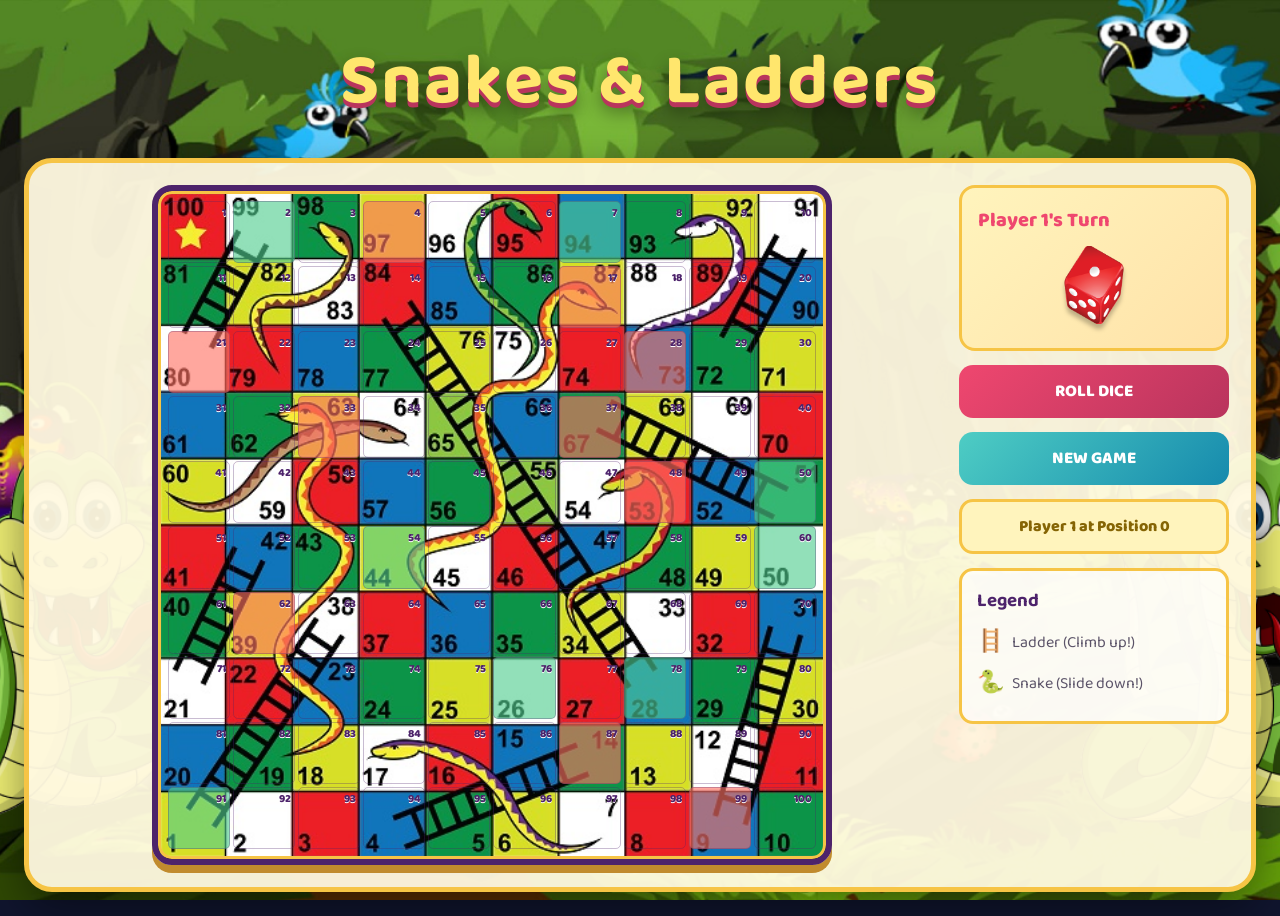
==== index.html @ 5f4bb3e3 "Create colorful shareable web game Co-authored-by: Copilot <223556219+Copilot@users.noreply.github.c" ====
<!DOCTYPE html>
<html lang="en">
<head>
    <meta charset="UTF-8">
    <meta name="viewport" content="width=device-width, initial-scale=1.0">
    <title>Snakes & Ladders</title>
    <link rel="stylesheet" href="static/style.css">
</head>
<body>
    <main class="container">
        <h1>Snakes &amp; Ladders</h1>
        <div class="game-wrapper">
            <section class="board-container"><div id="board" class="board" aria-label="Snakes and ladders board"></div></section>
            <aside class="controls">
                <div class="game-info">
                    <div id="current-player" class="current-player">Player 1's Turn</div>
                    <div id="dice-result" class="dice-result"><img id="dice-image" src="static/assets/dice1.png" alt="Dice"></div>
                </div>
                <button id="roll-btn" class="btn btn-roll">Roll Dice</button>
                <button id="reset-btn" class="btn btn-reset">New Game</button>
                <div id="game-status" class="game-status"></div>
                <div class="legend"><h3>Legend</h3><div class="legend-item"><span class="ladder-icon">🪜</span> Ladder (Climb up!)</div><div class="legend-item"><span class="snake-icon">🐍</span> Snake (Slide down!)</div></div>
            </aside>
        </div>
    </main>
    <script src="static/game.js"></script>
</body>
</html>
---- static/style.css ----
@import url('https://fonts.googleapis.com/css2?family=Baloo+2:wght@600;700;800&display=swap');

* { box-sizing: border-box; margin: 0; padding: 0; }

body {
    min-height: 100vh;
    padding: 24px;
    color: #241542;
    font-family: 'Baloo 2', 'Trebuchet MS', sans-serif;
    background: #10152e url('assets/playbg.jpg') center / cover fixed;
}

.container { width: 100%; max-width: 1280px; margin: auto; }

h1 {
    margin-bottom: 18px;
    color: #ffe66d;
    font-size: clamp(2.4em, 6vw, 4.5em);
    letter-spacing: 2px;
    text-align: center;
    text-shadow: 0 5px 0 #b9345d, 0 9px 18px rgba(0,0,0,.45);
}

.game-wrapper {
    display: flex;
    gap: 26px;
    padding: 22px;
    background: rgba(255,249,225,.95);
    border: 5px solid #f6c445;
    border-radius: 28px;
    box-shadow: 0 18px 45px rgba(0,0,0,.42);
}

.board-container { display: flex; flex: 1 1 680px; align-items: center; justify-content: center; }

.board {
    display: grid;
    grid-template-columns: repeat(10, 1fr);
    width: min(72vw, 680px);
    aspect-ratio: 1;
    gap: 3px;
    padding: 10px;
    background: url('assets/Snakes-and-Ladders-Bigger.jpg') center / cover;
    border: 6px solid #4d236b;
    border-radius: 20px;
    box-shadow: inset 0 0 0 3px #f6c445, 0 8px 0 #c18b2d;
}

.square {
    position: relative;
    display: flex;
    min-width: 0;
    align-items: center;
    justify-content: center;
    min-height: 0;
    border: 1px solid rgba(77,35,107,.3);
    border-radius: 5px;
    font-size: clamp(9px, 1.4vw, 15px);
    font-weight: 800;
    text-shadow: 0 1px white;
    transition: transform .2s ease;
}

.square:hover { z-index: 2; transform: scale(1.12); }
.square.ladder { background: rgba(79,205,143,.62); }
.square.snake { background: rgba(255,113,99,.62); }
.square-number { position: absolute; top: 2px; right: 3px; color: #4d236b; font-size: .75em; }
.square-content { display: flex; flex-wrap: wrap; justify-content: center; gap: 3px; }

.player-marker {
    display: flex;
    width: clamp(18px, 3vw, 32px);
    height: clamp(18px, 3vw, 32px);
    align-items: center;
    justify-content: center;
    border: 3px solid white;
    border-radius: 50%;
    color: white;
    font-size: clamp(9px, 1.4vw, 14px);
    font-weight: 800;
    box-shadow: 0 3px 4px rgba(0,0,0,.35);
}

.controls { display: flex; flex: 0 0 270px; flex-direction: column; gap: 14px; }
.game-info { padding: 16px; background: linear-gradient(135deg,#fff4bd,#ffe2a8); border: 3px solid #f6c445; border-radius: 16px; }
.current-player { margin-bottom: 10px; color: #4d236b; font-size: 20px; font-weight: 800; }
.dice-result { min-height: 86px; color: #4d236b; font-size: 32px; font-weight: 800; text-align: center; }
.dice-result img { display: block; width: 78px; height: 78px; margin: auto; object-fit: contain; filter: drop-shadow(0 5px 2px rgba(0,0,0,.25)); }
.btn { padding: 13px 20px; border: 0; border-radius: 14px; color: white; cursor: pointer; font-family: inherit; font-size: 17px; font-weight: 800; text-transform: uppercase; transition: transform .2s ease, box-shadow .2s ease; }
.btn:hover:not(:disabled) { transform: translateY(-3px); box-shadow: 0 7px 15px rgba(0,0,0,.22); }
.btn-roll { background: linear-gradient(135deg,#ef476f,#b9345d); }
.btn-reset { background: linear-gradient(135deg,#4ecdc4,#168aad); }
.btn:disabled { cursor: not-allowed; opacity: .5; }
.game-status { display: flex; min-height: 52px; align-items: center; justify-content: center; padding: 12px; background: #fff4bd; border: 3px solid #f6c445; border-radius: 14px; color: #856404; font-weight: 800; text-align: center; }
.game-status.winner { background: #c8f7cf; border-color: #28a745; color: #176b3a; font-size: 18px; }
.legend { padding: 15px; background: rgba(255,255,255,.7); border: 3px solid #f6c445; border-radius: 14px; }
.legend h3 { margin-bottom: 8px; color: #4d236b; }
.legend-item { display: flex; align-items: center; gap: 8px; margin-bottom: 5px; color: #5b5368; }
.ladder-icon, .snake-icon { font-size: 22px; }

@media (max-width: 820px) {
    body { padding: 12px; }
    .game-wrapper { flex-direction: column; padding: 14px; }
    .board { width: min(92vw, 620px); }
    .controls { flex-basis: auto; }
}
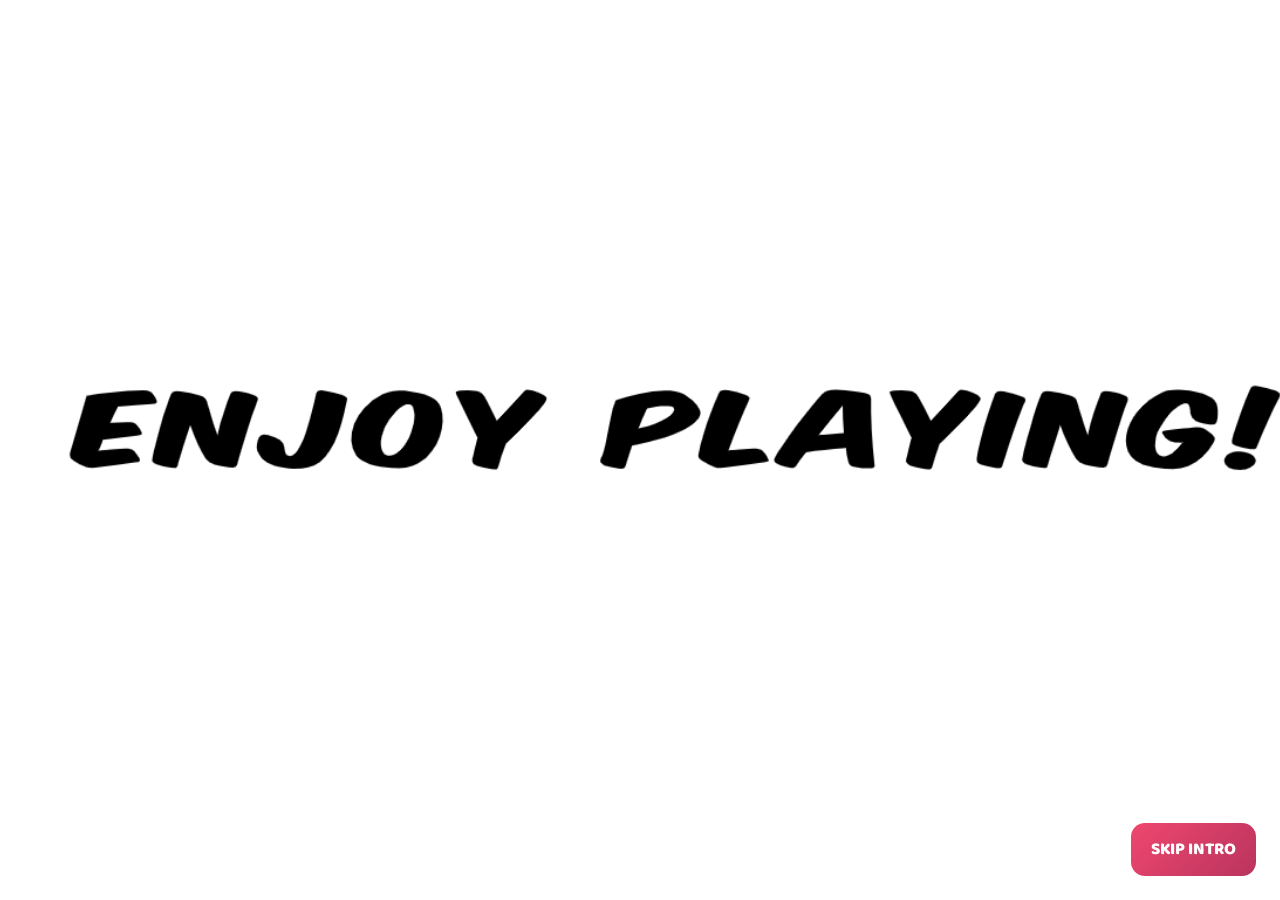
==== commit 4ec7585e: "Bring original game features to web app Co-authored-by: Copilot <223556219+Copilot@users.noreply.git" ====
--- a/index.html
+++ b/index.html
@@ -3,26 +3,18 @@
 <head>
     <meta charset="UTF-8">
     <meta name="viewport" content="width=device-width, initial-scale=1.0">
-    <title>Snakes & Ladders</title>
+    <title>Snakes &amp; Ladders</title>
     <link rel="stylesheet" href="static/style.css">
 </head>
 <body>
-    <main class="container">
-        <h1>Snakes &amp; Ladders</h1>
-        <div class="game-wrapper">
-            <section class="board-container"><div id="board" class="board" aria-label="Snakes and ladders board"></div></section>
-            <aside class="controls">
-                <div class="game-info">
-                    <div id="current-player" class="current-player">Player 1's Turn</div>
-                    <div id="dice-result" class="dice-result"><img id="dice-image" src="static/assets/dice1.png" alt="Dice"></div>
-                </div>
-                <button id="roll-btn" class="btn btn-roll">Roll Dice</button>
-                <button id="reset-btn" class="btn btn-reset">New Game</button>
-                <div id="game-status" class="game-status"></div>
-                <div class="legend"><h3>Legend</h3><div class="legend-item"><span class="ladder-icon">🪜</span> Ladder (Climb up!)</div><div class="legend-item"><span class="snake-icon">🐍</span> Snake (Slide down!)</div></div>
-            </aside>
-        </div>
+    <div id="intro-screen" class="screen intro-screen"><img src="static/assets/intropic.png" alt="Snakes and Ladders"><button id="skip-intro" class="btn btn-roll">Skip intro</button></div>
+    <main id="app" class="container hidden">
+        <section id="menu-screen" class="screen menu-screen"><h1>Snakes &amp; Ladders</h1><div class="menu-buttons"><button id="play-menu" class="btn btn-roll">Play</button><button id="credits-menu" class="btn btn-purple">Credits</button><button id="mute-menu" class="btn btn-purple">Mute Music</button><button id="quit-menu" class="btn btn-reset">Quit</button></div></section>
+        <section id="options-screen" class="screen menu-screen hidden"><h2>Choose Players</h2><p class="menu-subtitle">Play alone against the Computer or invite friends.</p><div class="menu-buttons"><button class="btn btn-roll player-choice" data-players="2" data-computer="true">Single Player</button><button class="btn btn-roll player-choice" data-players="2">2 Players</button><button class="btn btn-roll player-choice" data-players="3">3 Players</button><button class="btn btn-roll player-choice" data-players="4">4 Players</button><button id="options-back" class="btn btn-reset">Back</button></div></section>
+        <section id="credits-screen" class="screen credits-screen hidden"><img src="static/assets/credits_custom.png" alt="Credits"><button id="credits-back" class="btn btn-reset">Back</button></section>
+        <section id="game-screen" class="hidden"><div class="game-header"><button id="game-back" class="btn btn-reset">Menu</button><h1>Snakes &amp; Ladders</h1><button id="music-toggle" class="btn btn-purple">Mute Music</button></div><div class="game-wrapper"><div class="board-container"><div id="board" class="board" aria-label="Snakes and ladders board"></div></div><div class="controls"><div class="game-info"><div id="current-player" class="current-player"></div><div id="dice-result" class="dice-result"><img id="dice-image" src="static/assets/dice1.png" alt="Dice"></div></div><button id="roll-btn" class="btn btn-roll">Roll Dice</button><button id="reset-btn" class="btn btn-reset">New Game</button><div id="game-status" class="game-status"></div><div id="player-list" class="player-list"></div><div class="legend"><h3>Legend</h3><div class="legend-item">🪜 Ladder (Climb up!)</div><div class="legend-item">🐍 Snake (Slide down!)</div></div></div></div></section>
     </main>
+    <audio id="music" src="static/assets/music.wav" loop preload="auto"></audio><audio id="ladder-sound" src="static/assets/ladder.wav" preload="auto"></audio><audio id="snake-sound" src="static/assets/snake.wav" preload="auto"></audio><audio id="win-sound" src="static/assets/Win.wav" preload="auto"></audio><audio id="lose-sound" src="static/assets/lose.wav" preload="auto"></audio>
     <script src="static/game.js"></script>
 </body>
 </html>
--- a/static/style.css
+++ b/static/style.css
@@ -11,6 +11,27 @@
 }
 
 .container { width: 100%; max-width: 1280px; margin: auto; }
+.hidden { display: none !important; }
+.screen { min-height: 100vh; }
+.intro-screen { position: fixed; inset: 0; z-index: 20; display: grid; place-items: center; background: #10152e; }
+.intro-screen img { width: 100%; height: 100%; object-fit: cover; }
+.intro-screen .btn { position: absolute; right: 24px; bottom: 24px; }
+.menu-screen { display: flex; flex-direction: column; align-items: center; justify-content: center; min-height: 80vh; padding: 32px; background: linear-gradient(rgba(20,10,60,.35),rgba(20,10,60,.6)), url('assets/menu.jpg') center / cover; border: 5px solid #f6c445; border-radius: 28px; box-shadow: 0 18px 45px rgba(0,0,0,.42); }
+.menu-screen h1 { font-size: clamp(3em, 8vw, 6em); }
+.menu-screen h2 { color: #ffe66d; font-size: clamp(2em, 5vw, 4em); text-shadow: 0 4px #b9345d; }
+.menu-subtitle { margin: 8px 0 22px; color: white; font-size: 1.25em; }
+.menu-buttons { display: flex; width: min(320px, 90%); flex-direction: column; gap: 14px; }
+.btn-purple { background: linear-gradient(135deg,#673ab7,#4d236b); }
+.credits-screen { display: flex; flex-direction: column; align-items: center; justify-content: center; gap: 18px; padding: 20px; background: #10152e; }
+.credits-screen img { max-width: 100%; max-height: 82vh; object-fit: contain; border: 5px solid #f6c445; border-radius: 16px; }
+.game-header { display: flex; align-items: center; justify-content: space-between; gap: 15px; margin-bottom: 12px; }
+.game-header h1 { margin: 0; font-size: clamp(2em, 5vw, 3.8em); }
+.game-header .btn { flex: 0 0 auto; }
+.player-list { display: flex; flex-direction: column; gap: 5px; padding: 10px 12px; background: rgba(255,255,255,.72); border-radius: 14px; }
+.player-row { display: flex; align-items: center; gap: 8px; color: #5b5368; }
+.player-row span { width: 13px; height: 13px; border-radius: 50%; }
+.player-row strong { margin-left: auto; color: #4d236b; }
+.player-row.active { color: #4d236b; font-weight: 800; }
 
 h1 {
     margin-bottom: 18px;
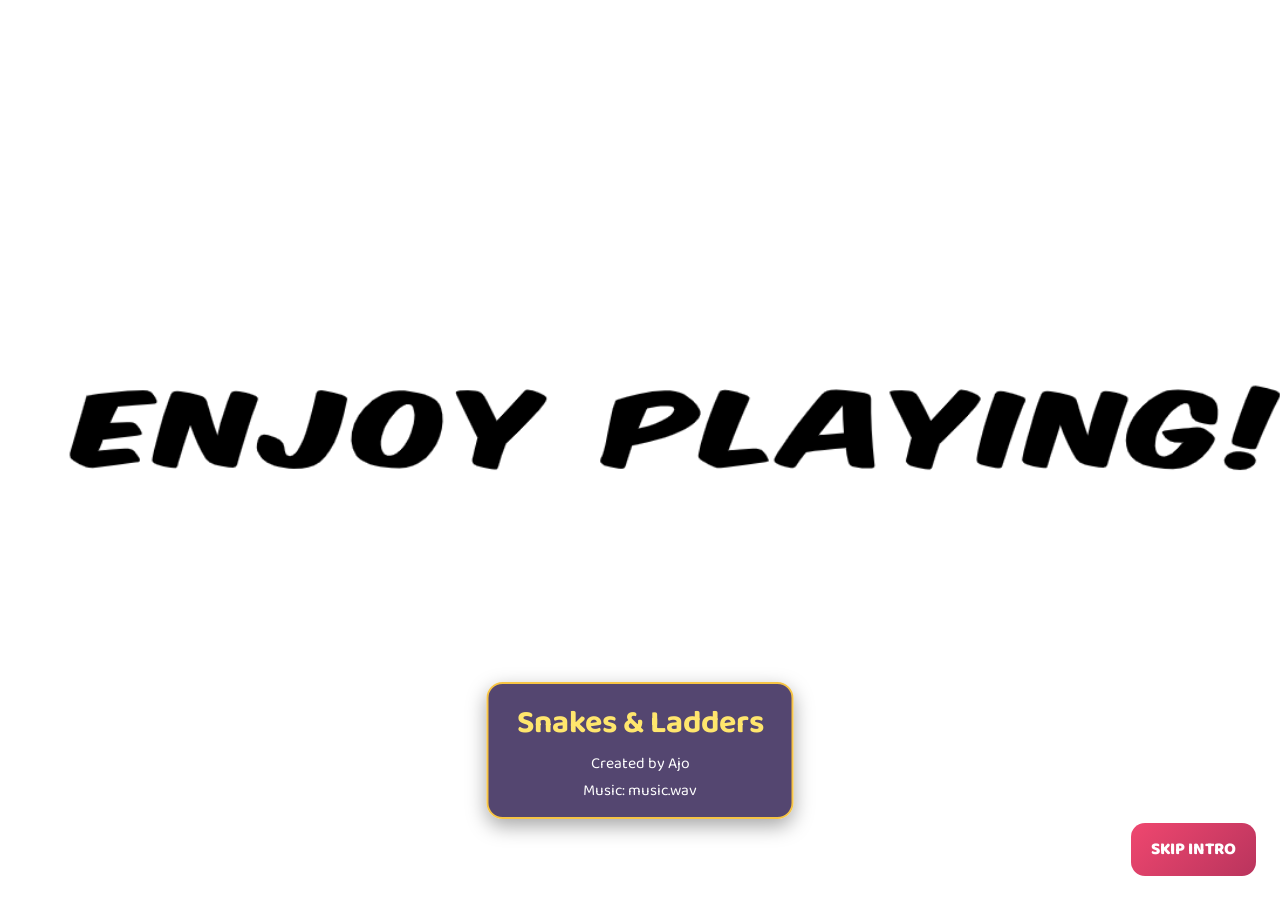
==== commit 34370c25: "Add opening and music credits Co-authored-by: Copilot <223556219+Copilot@users.noreply.github.com>" ====
--- a/index.html
+++ b/index.html
@@ -7,11 +7,11 @@
     <link rel="stylesheet" href="static/style.css">
 </head>
 <body>
-    <div id="intro-screen" class="screen intro-screen"><img src="static/assets/intropic.png" alt="Snakes and Ladders"><button id="skip-intro" class="btn btn-roll">Skip intro</button></div>
+    <div id="intro-screen" class="screen intro-screen"><img src="static/assets/intropic.png" alt="Snakes and Ladders"><div class="opening-credit"><strong>Snakes &amp; Ladders</strong><span>Created by Ajo</span><span>Music: music.wav</span></div><button id="skip-intro" class="btn btn-roll">Skip intro</button></div>
     <main id="app" class="container hidden">
         <section id="menu-screen" class="screen menu-screen"><h1>Snakes &amp; Ladders</h1><div class="menu-buttons"><button id="play-menu" class="btn btn-roll">Play</button><button id="credits-menu" class="btn btn-purple">Credits</button><button id="mute-menu" class="btn btn-purple">Mute Music</button><button id="quit-menu" class="btn btn-reset">Quit</button></div></section>
         <section id="options-screen" class="screen menu-screen hidden"><h2>Choose Players</h2><p class="menu-subtitle">Play alone against the Computer or invite friends.</p><div class="menu-buttons"><button class="btn btn-roll player-choice" data-players="2" data-computer="true">Single Player</button><button class="btn btn-roll player-choice" data-players="2">2 Players</button><button class="btn btn-roll player-choice" data-players="3">3 Players</button><button class="btn btn-roll player-choice" data-players="4">4 Players</button><button id="options-back" class="btn btn-reset">Back</button></div></section>
-        <section id="credits-screen" class="screen credits-screen hidden"><img src="static/assets/credits_custom.png" alt="Credits"><button id="credits-back" class="btn btn-reset">Back</button></section>
+        <section id="credits-screen" class="screen credits-screen hidden"><img src="static/assets/credits_custom.png" alt="Credits"><div class="music-credit"><strong>Created by Ajo</strong><span>Music: music.wav</span><span>Game sounds: ladder.wav, snake.wav, Win.wav &amp; lose.wav</span></div><button id="credits-back" class="btn btn-reset">Back</button></section>
         <section id="game-screen" class="hidden"><div class="game-header"><button id="game-back" class="btn btn-reset">Menu</button><h1>Snakes &amp; Ladders</h1><button id="music-toggle" class="btn btn-purple">Mute Music</button></div><div class="game-wrapper"><div class="board-container"><div id="board" class="board" aria-label="Snakes and ladders board"></div></div><div class="controls"><div class="game-info"><div id="current-player" class="current-player"></div><div id="dice-result" class="dice-result"><img id="dice-image" src="static/assets/dice1.png" alt="Dice"></div></div><button id="roll-btn" class="btn btn-roll">Roll Dice</button><button id="reset-btn" class="btn btn-reset">New Game</button><div id="game-status" class="game-status"></div><div id="player-list" class="player-list"></div><div class="legend"><h3>Legend</h3><div class="legend-item">🪜 Ladder (Climb up!)</div><div class="legend-item">🐍 Snake (Slide down!)</div></div></div></div></section>
     </main>
     <audio id="music" src="static/assets/music.wav" loop preload="auto"></audio><audio id="ladder-sound" src="static/assets/ladder.wav" preload="auto"></audio><audio id="snake-sound" src="static/assets/snake.wav" preload="auto"></audio><audio id="win-sound" src="static/assets/Win.wav" preload="auto"></audio><audio id="lose-sound" src="static/assets/lose.wav" preload="auto"></audio>
--- a/static/style.css
+++ b/static/style.css
@@ -16,6 +16,9 @@
 .intro-screen { position: fixed; inset: 0; z-index: 20; display: grid; place-items: center; background: #10152e; }
 .intro-screen img { width: 100%; height: 100%; object-fit: cover; }
 .intro-screen .btn { position: absolute; right: 24px; bottom: 24px; }
+.opening-credit { position: absolute; bottom: 9%; left: 50%; display: flex; flex-direction: column; gap: 2px; padding: 14px 28px; transform: translateX(-50%); color: white; text-align: center; background: rgba(37, 18, 72, .78); border: 2px solid #f6c445; border-radius: 16px; box-shadow: 0 7px 20px rgba(0,0,0,.35); }
+.opening-credit strong { color: #ffe66d; font-size: clamp(1.35em, 3vw, 2em); }
+.opening-credit span, .music-credit span { font-size: .98em; }
 .menu-screen { display: flex; flex-direction: column; align-items: center; justify-content: center; min-height: 80vh; padding: 32px; background: linear-gradient(rgba(20,10,60,.35),rgba(20,10,60,.6)), url('assets/menu.jpg') center / cover; border: 5px solid #f6c445; border-radius: 28px; box-shadow: 0 18px 45px rgba(0,0,0,.42); }
 .menu-screen h1 { font-size: clamp(3em, 8vw, 6em); }
 .menu-screen h2 { color: #ffe66d; font-size: clamp(2em, 5vw, 4em); text-shadow: 0 4px #b9345d; }
@@ -24,6 +27,8 @@
 .btn-purple { background: linear-gradient(135deg,#673ab7,#4d236b); }
 .credits-screen { display: flex; flex-direction: column; align-items: center; justify-content: center; gap: 18px; padding: 20px; background: #10152e; }
 .credits-screen img { max-width: 100%; max-height: 82vh; object-fit: contain; border: 5px solid #f6c445; border-radius: 16px; }
+.music-credit { display: flex; flex-wrap: wrap; justify-content: center; gap: 8px 18px; max-width: 800px; padding: 10px 18px; color: white; text-align: center; background: rgba(77,35,107,.9); border-radius: 12px; }
+.music-credit strong { color: #ffe66d; }
 .game-header { display: flex; align-items: center; justify-content: space-between; gap: 15px; margin-bottom: 12px; }
 .game-header h1 { margin: 0; font-size: clamp(2em, 5vw, 3.8em); }
 .game-header .btn { flex: 0 0 auto; }
